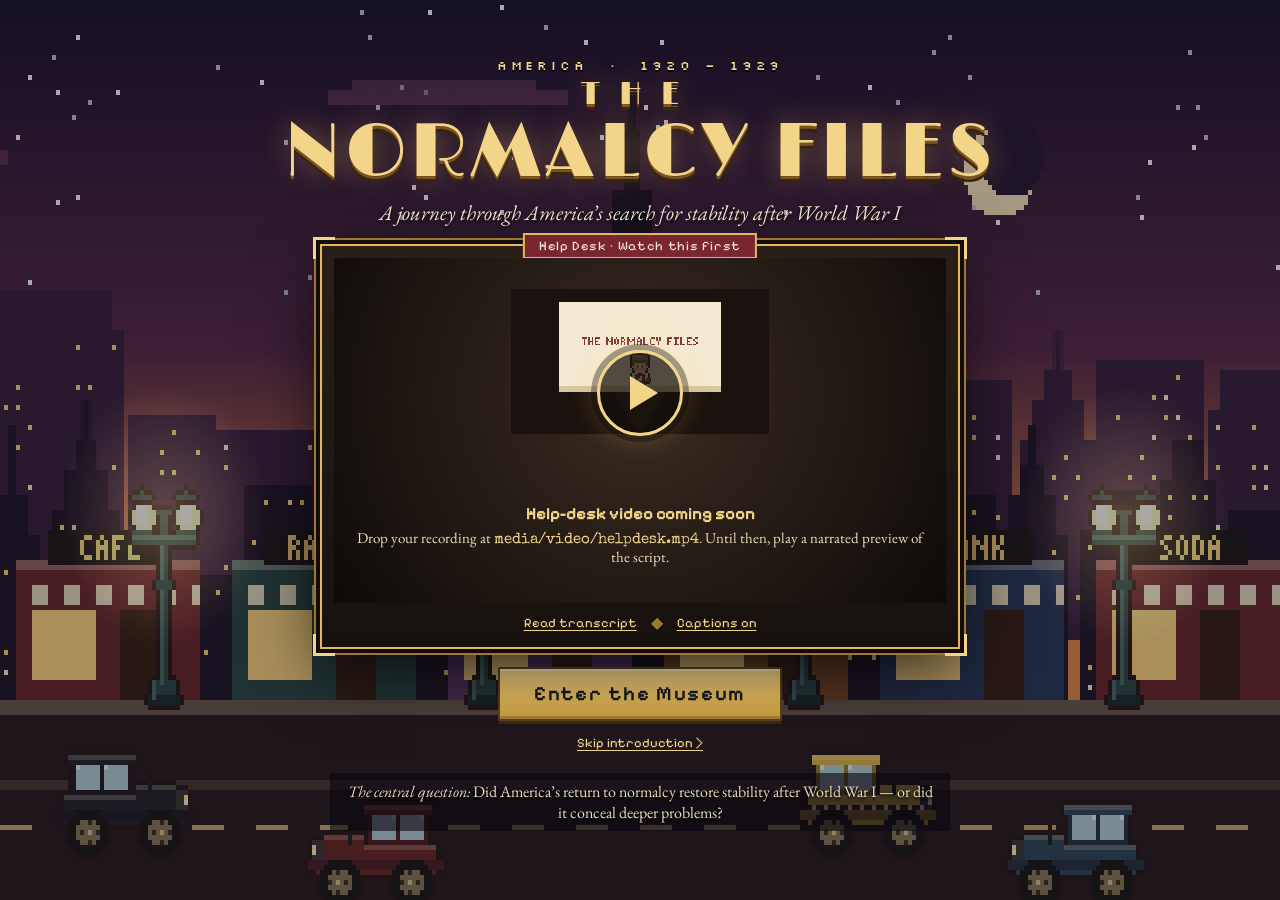
==== index.html @ e0846bec "frist" ====
<!doctype html>
<html lang="en">
<head>
  <meta charset="utf-8">
  <meta name="viewport" content="width=device-width, initial-scale=1, viewport-fit=cover">
  <title>The Normalcy Files — America, 1920–1929</title>
  <meta name="description" content="A playable pixel-art history museum about the Roaring Twenties and America's return to normalcy.">
  <link rel="stylesheet" href="css/fonts.css">
  <link rel="stylesheet" href="css/style.css">
</head>
<body>
  <div id="app">
    <canvas id="game" aria-label="Game world. Use WASD or arrow keys to move, E or Space to interact."></canvas>

    <!-- ===== HUD ===== -->
    <header id="hud" hidden>
      <div class="hud-card">
        <canvas id="hud-portrait" width="18" height="16" aria-hidden="true"></canvas>
        <div class="hud-text">
          <div class="hud-room" id="hud-room">Town Square</div>
          <div class="hud-stats" id="hud-stats">Exhibits 0/6</div>
          <div class="hud-bar"><span id="hud-bar-fill"></span></div>
        </div>
      </div>
      <div class="hud-guide" id="hud-guide" hidden></div>
      <nav class="hud-buttons" aria-label="Game menu">
        <button class="icon-btn" id="btn-narr" title="Room narration (N)" aria-label="Room narration"><svg viewBox="0 0 16 16" shape-rendering="crispEdges"><path d="M2 6h3l4-3v10l-4-3H2z" fill="currentColor"/><path d="M11 5h1v6h-1zM13 3h1v10h-1z" fill="currentColor"/></svg><span>N</span></button>
        <button class="icon-btn" id="btn-map" title="Map & room directory (M)" aria-label="Map"><svg viewBox="0 0 16 16" shape-rendering="crispEdges"><path d="M1 3l4-1 6 2 4-1v11l-4 1-6-2-4 1z M5 2v11 M11 4v11" fill="none" stroke="currentColor" stroke-width="1.5"/></svg><span>M</span></button>
        <button class="icon-btn" id="btn-help" title="Controls & help (H)" aria-label="Help"><svg viewBox="0 0 16 16" shape-rendering="crispEdges"><path d="M5 4h1V3h4v1h1v3h-1v1H9v2H7V7h1V6h1V5H7v1H5z M7 11h2v2H7z" fill="currentColor"/></svg><span>H</span></button>
        <button class="icon-btn" id="btn-pause" title="Pause & settings (Esc)" aria-label="Pause and settings"><svg viewBox="0 0 16 16" shape-rendering="crispEdges"><path d="M7 1h2v2h2V2h1v2h1v1h-1v2h2v2h-2v2h1v1h-1v1h-1v-1H9v2H7v-2H5v1H4v-1H3v-1h1V9H2V7h2V5H3V4h1V3h1v1h2z M6 6v4h4V6z" fill="currentColor"/></svg><span>Esc</span></button>
      </nav>
    </header>

    <div id="prompt" class="prompt" hidden></div>
    <div id="captions" class="captions" aria-live="polite" hidden></div>

    <!-- ===== Narration panel ===== -->
    <section id="narr" class="narr" hidden aria-label="Room narration player">
      <div class="narr-head">
        <span class="narr-kicker">Room Narration</span>
        <button class="x-btn" id="narr-close" aria-label="Close narration panel">×</button>
      </div>
      <div class="narr-title" id="narr-title">—</div>
      <div class="narr-mode" id="narr-mode"></div>
      <div class="narr-row">
        <button class="deco-btn small" id="narr-play" aria-label="Play or pause">▶ Play</button>
        <button class="deco-btn small ghost" id="narr-replay" aria-label="Replay from start">↺</button>
        <div class="narr-progress" id="narr-progress" role="slider" aria-label="Narration progress" tabindex="0"><span id="narr-fill"></span></div>
        <span class="narr-time" id="narr-time">0:00</span>
      </div>
      <div class="narr-row">
        <label class="narr-vol">Voice <input type="range" id="narr-vol" min="0" max="1" step="0.05" value="1"></label>
        <button class="deco-btn small ghost" id="narr-cc" aria-pressed="true">CC</button>
        <button class="deco-btn small ghost" id="narr-transcript">Transcript</button>
      </div>
    </section>

    <!-- ===== Touch controls ===== -->
    <div id="touch" hidden>
      <div class="dpad" id="dpad"><span class="dpad-knob" id="dpad-knob"></span></div>
      <button class="touch-a" id="touch-a" aria-label="Interact">E</button>
    </div>

    <div id="toasts" aria-live="polite"></div>
    <div id="titlecard" class="titlecard" hidden></div>
    <div id="fade"></div>
    <div id="modal-root"></div>

    <!-- ===== Title screen / help desk ===== -->
    <section id="title-screen" aria-label="Welcome screen">
      <canvas id="skyline" aria-hidden="true"></canvas>
      <div class="ts-inner">
        <div class="ts-kicker">America &nbsp;·&nbsp; 1920 – 1929</div>
        <h1 class="ts-title"><span>THE</span> NORMALCY FILES</h1>
        <p class="ts-sub">A journey through America’s search for stability after World War I</p>
        <div class="video-frame" id="video-frame">
          <div class="video-corner tl"></div><div class="video-corner tr"></div><div class="video-corner bl"></div><div class="video-corner br"></div>
          <div class="video-label">Help Desk · Watch this first</div>
          <div class="video-box">
            <video id="helpdesk" preload="metadata" playsinline>
              <track kind="captions" srclang="en" label="English" id="helpdesk-track">
            </video>
            <div class="video-placeholder" id="video-placeholder" hidden>
              <canvas id="projector" width="160" height="90"></canvas>
              <div class="vp-text">
                <strong>Help-desk video coming soon</strong>
                <span>Drop your recording at <code>media/video/helpdesk.mp4</code>. Until then, play a narrated preview of the script.</span>
              </div>
            </div>
            <button class="video-play" id="video-play" aria-label="Play the help-desk video"><span></span></button>
            <div class="video-captions" id="video-captions" hidden></div>
          </div>
          <div class="video-tools">
            <button class="link-btn" id="video-transcript">Read transcript</button>
            <span class="dot">◆</span>
            <button class="link-btn" id="video-cc" aria-pressed="true">Captions on</button>
          </div>
        </div>
        <button class="deco-btn big" id="enter-btn">Enter the Museum</button>
        <button class="link-btn skip" id="skip-btn">Skip introduction ›</button>
        <p class="ts-question"><em>The central question:</em> Did America’s return to normalcy restore stability after World War I — or did it conceal deeper problems?</p>
      </div>
      <div class="ts-loading" id="ts-loading">Loading the town…</div>
    </section>

    <noscript><div class="noscript">This museum is a game and needs JavaScript turned on.</div></noscript>
  </div>

  <script src="js/content.js"></script>
  <script src="js/art.js"></script>
  <script src="js/world.js"></script>
  <script src="js/engine.js"></script>
  <script src="js/audio.js"></script>
  <script src="js/ui.js"></script>
  <script src="js/artifacts.js"></script>
  <script src="js/minigames.js"></script>
  <script src="js/main.js"></script>
</body>
</html>
---- css/fonts.css ----
@font-face{font-family:'EB Garamond';font-style:italic;font-weight:400;font-display:swap;src:url('../assets/fonts/EBGaramond-italic-400.woff2') format('woff2');}
@font-face{font-family:'EB Garamond';font-style:normal;font-weight:400;font-display:swap;src:url('../assets/fonts/EBGaramond-normal-400.woff2') format('woff2');}
@font-face{font-family:'EB Garamond';font-style:normal;font-weight:600;font-display:swap;src:url('../assets/fonts/EBGaramond-normal-600.woff2') format('woff2');}
@font-face{font-family:'EB Garamond';font-style:normal;font-weight:700;font-display:swap;src:url('../assets/fonts/EBGaramond-normal-700.woff2') format('woff2');}
@font-face{font-family:'Limelight';font-style:normal;font-weight:400;font-display:swap;src:url('../assets/fonts/Limelight-normal-400.woff2') format('woff2');}
@font-face{font-family:'Pixelify Sans';font-style:normal;font-weight:400;font-display:swap;src:url('../assets/fonts/PixelifySans-normal-400.woff2') format('woff2');}
@font-face{font-family:'Pixelify Sans';font-style:normal;font-weight:600;font-display:swap;src:url('../assets/fonts/PixelifySans-normal-600.woff2') format('woff2');}
@font-face{font-family:'Pixelify Sans';font-style:normal;font-weight:700;font-display:swap;src:url('../assets/fonts/PixelifySans-normal-700.woff2') format('woff2');}
@font-face{font-family:'Silkscreen';font-style:normal;font-weight:400;font-display:swap;src:url('../assets/fonts/Silkscreen-normal-400.woff2') format('woff2');}
@font-face{font-family:'Silkscreen';font-style:normal;font-weight:700;font-display:swap;src:url('../assets/fonts/Silkscreen-normal-700.woff2') format('woff2');}
@font-face{font-family:'Special Elite';font-style:normal;font-weight:400;font-display:swap;src:url('../assets/fonts/SpecialElite-normal-400.woff2') format('woff2');}
---- css/style.css ----
/* =====================================================================
   THE NORMALCY FILES — style.css
   Art Deco meets 16-bit: ink navy, cream paper, burnished gold.
   ===================================================================== */
:root {
  --ink: #141822;
  --ink-2: #1d2432;
  --ink-3: #283247;
  --paper: #f4ead2;
  --paper-2: #e9dcbc;
  --paper-3: #d8c69e;
  --gold: #e2b85a;
  --gold-2: #f3d58a;
  --gold-d: #9c7a36;
  --wine: #7a2630;
  --wine-2: #9a3440;
  --teal: #2c4a46;
  --teal-2: #3d6b62;
  --text: #2a1d18;
  --muted: #6a5a48;
  --ok: #3e7a4a;
  --warn: #a8602a;
  --f-deco: 'Limelight', 'Georgia', serif;
  --f-pixel: 'Pixelify Sans', 'Trebuchet MS', system-ui, sans-serif;
  --f-tiny: 'Silkscreen', 'Courier New', monospace;
  --f-read: 'EB Garamond', 'Georgia', 'Times New Roman', serif;
  --f-type: 'Special Elite', 'Courier New', monospace;
  --fs: 1;
  --shadow: 0 10px 40px rgba(0, 0, 0, 0.55);
}
html.large-text { --fs: 1.18; }

* { box-sizing: border-box; }
html, body { margin: 0; height: 100%; background: #0b0d12; overflow: hidden; }
body { font-family: var(--f-read); color: var(--paper); -webkit-font-smoothing: antialiased; }
button { font: inherit; cursor: pointer; }
a { color: var(--wine-2); }
[hidden] { display: none !important; }
:focus-visible { outline: 2px solid var(--gold-2); outline-offset: 2px; }

#app { position: fixed; inset: 0; overflow: hidden; }
#game { position: absolute; left: 0; top: 0; image-rendering: pixelated; image-rendering: crisp-edges; }

/* ---------- reusable deco pieces ---------- */
.deco-frame {
  position: relative; background: var(--ink-2); border: 2px solid var(--gold);
  box-shadow: 0 0 0 4px var(--ink), 0 0 0 5px var(--gold-d), var(--shadow);
}
.deco-btn {
  font-family: var(--f-pixel); font-weight: 600; letter-spacing: 0.04em;
  font-size: calc(15px * var(--fs)); color: var(--ink); background: linear-gradient(180deg, var(--gold-2), var(--gold) 55%, #c99a3e);
  border: 2px solid #5a4218; box-shadow: inset 0 -3px 0 rgba(0, 0, 0, 0.18), inset 0 2px 0 rgba(255, 255, 255, 0.45), 0 3px 0 #3a2a10;
  padding: 9px 18px; border-radius: 2px; transition: transform 0.08s, filter 0.15s;
}
.deco-btn:hover { filter: brightness(1.08); }
.deco-btn:active { transform: translateY(2px); box-shadow: inset 0 -1px 0 rgba(0, 0, 0, 0.18), 0 1px 0 #3a2a10; }
.deco-btn.small { font-size: calc(13px * var(--fs)); padding: 5px 10px; }
.deco-btn.big { font-size: calc(20px * var(--fs)); padding: 13px 34px; letter-spacing: 0.08em; }
.deco-btn.ghost { background: transparent; color: var(--gold-2); border-color: var(--gold-d); box-shadow: none; }
.deco-btn.ghost:hover { background: rgba(226, 184, 90, 0.12); }
.deco-btn.wine { background: linear-gradient(180deg, #b04654, var(--wine)); color: var(--paper); border-color: #3a1016; }
.deco-btn.teal { background: linear-gradient(180deg, #4e8478, var(--teal)); color: var(--paper); border-color: #12201e; }
.deco-btn:disabled { opacity: 0.45; cursor: not-allowed; filter: grayscale(0.5); }
.link-btn { background: none; border: 0; color: var(--gold-2); font-family: var(--f-pixel); font-size: calc(13px * var(--fs)); padding: 4px 6px; text-decoration: underline; text-underline-offset: 3px; }
.link-btn:hover { color: #fff3c8; }
.x-btn { background: none; border: 1px solid var(--gold-d); color: var(--gold-2); width: 28px; height: 28px; font-size: 18px; line-height: 1; display: grid; place-items: center; border-radius: 2px; }
.x-btn:hover { background: rgba(226, 184, 90, 0.15); }

/* ===================== TITLE SCREEN ===================== */
#title-screen { position: absolute; inset: 0; z-index: 50; display: flex; align-items: center; justify-content: center; overflow-y: auto; background: #120c1a; }
#skyline { position: fixed; inset: 0; width: 100%; height: 100%; image-rendering: pixelated; }
.ts-inner { position: relative; z-index: 2; text-align: center; padding: 28px 16px 40px; width: min(860px, 100%); margin: auto; }
.ts-kicker { font-family: var(--f-tiny); color: var(--gold-2); letter-spacing: 0.3em; font-size: 13px; text-shadow: 0 2px 0 #000; }
.ts-title { font-family: var(--f-deco); font-weight: 400; color: var(--gold-2); margin: 6px 0 2px; font-size: clamp(34px, 7vw, 76px); letter-spacing: 0.05em; line-height: 1;
  text-shadow: 0 3px 0 #7a5420, 0 6px 0 #3a2410, 0 0 30px rgba(255, 200, 100, 0.35); }
.ts-title span { display: block; font-size: 0.42em; letter-spacing: 0.6em; margin-bottom: 4px; }
.ts-sub { font-family: var(--f-read); font-style: italic; font-size: clamp(16px, 2.2vw, 21px); color: var(--paper); margin: 8px 0 18px; text-shadow: 0 2px 4px #000; }
.video-frame { position: relative; margin: 0 auto 18px; width: min(640px, 100%); padding: 12px; background: linear-gradient(180deg, #2a1f18, #17110e);
  border: 2px solid var(--gold); box-shadow: 0 0 0 4px #120c0a, 0 0 0 6px var(--gold-d), 0 20px 60px rgba(0, 0, 0, 0.7); }
.video-corner { position: absolute; width: 22px; height: 22px; border: 3px solid var(--gold-2); }
.video-corner.tl { left: -9px; top: -9px; border-right: 0; border-bottom: 0; }
.video-corner.tr { right: -9px; top: -9px; border-left: 0; border-bottom: 0; }
.video-corner.bl { left: -9px; bottom: -9px; border-right: 0; border-top: 0; }
.video-corner.br { right: -9px; bottom: -9px; border-left: 0; border-top: 0; }
.video-label { position: absolute; top: -13px; left: 50%; transform: translateX(-50%); background: var(--wine); color: var(--paper); font-family: var(--f-pixel); font-size: 13px;
  padding: 3px 14px; border: 2px solid var(--gold); white-space: nowrap; letter-spacing: 0.05em; }
.video-box { position: relative; aspect-ratio: 16 / 9; background: #000; overflow: hidden; }
.video-box video { width: 100%; height: 100%; display: block; background: #000; }
.video-play { position: absolute; inset: 0; margin: auto; width: 86px; height: 86px; border-radius: 50%; border: 3px solid var(--gold-2); background: rgba(20, 14, 10, 0.72);
  display: grid; place-items: center; transition: transform 0.15s, background 0.15s; box-shadow: 0 0 0 6px rgba(0, 0, 0, 0.35), 0 0 30px rgba(255, 200, 100, 0.3); }
.video-play:hover { transform: scale(1.06); background: rgba(122, 38, 48, 0.85); }
.video-play span { width: 0; height: 0; border-left: 28px solid var(--gold-2); border-top: 17px solid transparent; border-bottom: 17px solid transparent; margin-left: 8px; }
.video-play.playing span { border: 0; width: 26px; height: 30px; margin: 0; background: linear-gradient(90deg, var(--gold-2) 0 9px, transparent 9px 17px, var(--gold-2) 17px); }
.video-play.playing { opacity: 0; }
.video-box:hover .video-play.playing { opacity: 0.9; }
.video-placeholder { position: absolute; inset: 0; display: flex; flex-direction: column; align-items: center; justify-content: flex-start; gap: 6px; padding-top: 5%; background: radial-gradient(circle at 50% 40%, #3a2c22, #0e0a08); }
.video-placeholder canvas { width: 42%; image-rendering: pixelated; }
.vp-text { display: flex; flex-direction: column; gap: 4px; color: var(--paper-2); font-size: 15px; padding: 0 20px; margin-top: auto; margin-bottom: 6%; }
.video-placeholder:not([hidden]) ~ .video-play { top: -22%; }
.vp-text strong { font-family: var(--f-pixel); color: var(--gold-2); font-size: 17px; }
.vp-text code { font-family: var(--f-type); color: var(--gold-2); }
.video-captions { position: absolute; left: 6%; right: 6%; bottom: 12px; background: rgba(0, 0, 0, 0.78); color: #fff; font-family: var(--f-pixel); font-size: calc(16px * var(--fs)); padding: 6px 12px; line-height: 1.35; }
.video-tools { margin-top: 8px; display: flex; justify-content: center; align-items: center; gap: 8px; color: var(--gold-d); }
.skip { display: block; margin: 10px auto 0; }
.ts-question { max-width: 620px; margin: 18px auto 0; color: var(--paper-2); font-size: 16px; text-shadow: 0 2px 3px #000; }
.ts-loading { position: absolute; bottom: 10px; right: 14px; z-index: 3; font-family: var(--f-tiny); font-size: 11px; color: var(--gold-2); opacity: 0.8; }
#title-screen.leaving { animation: tsOut 0.7s forwards; }
@keyframes tsOut { to { opacity: 0; transform: scale(1.04); } }

/* ===================== HUD ===================== */
#hud { position: absolute; left: 0; right: 0; top: 0; z-index: 10; display: flex; align-items: flex-start; justify-content: space-between; gap: 10px;
  padding: calc(10px + env(safe-area-inset-top, 0px)) 12px 0; pointer-events: none; }
.hud-card { pointer-events: auto; display: flex; gap: 10px; align-items: center; padding: 7px 12px 7px 7px; background: linear-gradient(180deg, rgba(29, 36, 50, 0.95), rgba(20, 24, 34, 0.95));
  border: 2px solid var(--gold); box-shadow: 0 0 0 3px var(--ink), 0 0 0 4px var(--gold-d), 0 6px 18px rgba(0, 0, 0, 0.5); }
#hud-portrait { width: 44px; height: 39px; image-rendering: pixelated; background: radial-gradient(circle, #3d6b62, #1e2e2c); border: 2px solid var(--gold-d); }
.hud-room { font-family: var(--f-pixel); font-weight: 700; color: var(--gold-2); font-size: calc(15px * var(--fs)); letter-spacing: 0.03em; }
.hud-stats { font-family: var(--f-tiny); font-size: calc(10.5px * var(--fs)); color: var(--paper-2); margin-top: 2px; }
.hud-bar { height: 5px; background: #0b0d12; border: 1px solid var(--gold-d); margin-top: 4px; width: 170px; max-width: 40vw; }
.hud-bar span { display: block; height: 100%; width: 0; background: linear-gradient(90deg, var(--gold-d), var(--gold-2)); transition: width 0.5s; }
.hud-guide { pointer-events: none; align-self: center; margin-top: 2px; font-family: var(--f-pixel); font-size: calc(13px * var(--fs)); color: var(--ink); background: var(--gold);
  border: 2px solid #5a4218; padding: 4px 12px; box-shadow: 0 3px 0 #3a2a10; white-space: nowrap; max-width: 46vw; overflow: hidden; text-overflow: ellipsis; }
.hud-buttons { pointer-events: auto; display: flex; gap: 6px; }
.icon-btn { display: flex; flex-direction: column; align-items: center; gap: 1px; width: 46px; padding: 5px 0 3px; color: var(--gold-2);
  background: linear-gradient(180deg, rgba(29, 36, 50, 0.95), rgba(20, 24, 34, 0.95)); border: 2px solid var(--gold); box-shadow: 0 0 0 2px var(--ink), 0 4px 12px rgba(0, 0, 0, 0.5); }
.icon-btn svg { width: 20px; height: 20px; }
.icon-btn span { font-family: var(--f-tiny); font-size: 9px; color: var(--paper-3); }
.icon-btn:hover { background: var(--wine); }
.icon-btn.active { background: var(--wine); }

/* prompt */
.prompt { position: absolute; left: 50%; bottom: calc(26px + env(safe-area-inset-bottom, 0px)); transform: translateX(-50%); z-index: 11; display: flex; align-items: center; gap: 10px;
  padding: 8px 16px 8px 8px; background: rgba(20, 24, 34, 0.94); border: 2px solid var(--gold); box-shadow: 0 0 0 3px var(--ink), 0 8px 20px rgba(0, 0, 0, 0.5);
  font-family: var(--f-pixel); font-size: calc(15px * var(--fs)); color: var(--paper); max-width: calc(100vw - 32px); animation: pop 0.18s ease-out; cursor: pointer; }
.prompt kbd { font-family: var(--f-pixel); font-weight: 700; color: var(--ink); background: var(--gold-2); border: 2px solid #5a4218; padding: 1px 8px; box-shadow: 0 2px 0 #3a2a10; }
.prompt .p-verb { color: var(--gold-2); }
.prompt .p-new { font-family: var(--f-tiny); font-size: 9px; color: var(--ink); background: #e86a5a; padding: 1px 4px; }
@keyframes pop { from { transform: translateX(-50%) translateY(6px); opacity: 0; } }

.captions { position: absolute; left: 50%; bottom: calc(84px + env(safe-area-inset-bottom, 0px)); transform: translateX(-50%); z-index: 12; width: min(760px, calc(100vw - 32px));
  background: rgba(0, 0, 0, 0.82); border-left: 4px solid var(--gold); color: #fff; font-family: var(--f-pixel); font-size: calc(17px * var(--fs)); line-height: 1.4; padding: 8px 14px; text-align: center; }

/* narration panel */
.narr { position: absolute; left: 12px; bottom: calc(12px + env(safe-area-inset-bottom, 0px)); z-index: 13; width: 330px; max-width: calc(100vw - 24px); padding: 10px 12px 12px;
  background: linear-gradient(180deg, rgba(29, 36, 50, 0.97), rgba(20, 24, 34, 0.97)); border: 2px solid var(--gold); box-shadow: 0 0 0 3px var(--ink), 0 0 0 4px var(--gold-d), var(--shadow); }
.narr-head { display: flex; justify-content: space-between; align-items: center; }
.narr-kicker { font-family: var(--f-tiny); font-size: 10px; letter-spacing: 0.15em; color: var(--gold-2); }
.narr-title { font-family: var(--f-pixel); font-size: calc(15px * var(--fs)); color: var(--paper); margin: 4px 0 2px; }
.narr-mode { font-size: calc(13px * var(--fs)); color: var(--paper-3); font-style: italic; margin-bottom: 6px; }
.narr-row { display: flex; align-items: center; gap: 8px; margin-top: 6px; }
.narr-progress { flex: 1; height: 8px; background: #0b0d12; border: 1px solid var(--gold-d); cursor: pointer; }
.narr-progress span { display: block; height: 100%; width: 0; background: var(--gold); }
.narr-time { font-family: var(--f-tiny); font-size: 10px; color: var(--paper-2); min-width: 34px; text-align: right; }
.narr-vol { font-family: var(--f-tiny); font-size: 10px; color: var(--paper-2); display: flex; align-items: center; gap: 6px; flex: 1; }
.narr-vol input { flex: 1; accent-color: var(--gold); }
.deco-btn[aria-pressed='false'] { opacity: 0.55; text-decoration: line-through; }

/* toasts */
#toasts { position: absolute; top: calc(78px + env(safe-area-inset-top, 0px)); left: 50%; transform: translateX(-50%); z-index: 40; display: flex; flex-direction: column; gap: 6px; align-items: center; pointer-events: none; }
.toast { display: flex; align-items: center; gap: 10px; background: var(--paper); color: var(--text); border: 2px solid var(--gold-d); box-shadow: 0 0 0 2px var(--ink), 0 8px 20px rgba(0, 0, 0, 0.45);
  font-family: var(--f-pixel); font-size: calc(14px * var(--fs)); padding: 6px 14px 6px 8px; animation: toastIn 0.35s ease-out, toastOut 0.4s ease-in 3.4s forwards; }
.toast .t-icon { width: 26px; height: 26px; display: grid; place-items: center; background: var(--wine); color: var(--gold-2); font-size: 15px; border: 1px solid var(--gold-d); }
.toast small { display: block; font-family: var(--f-tiny); font-size: 9px; color: var(--muted); letter-spacing: 0.08em; }
@keyframes toastIn { from { transform: translateY(-14px); opacity: 0; } }
@keyframes toastOut { to { transform: translateY(-10px); opacity: 0; } }

/* title card */
.titlecard { position: absolute; inset: 0; z-index: 30; display: grid; place-items: center; pointer-events: none; }
.tc-inner { text-align: center; padding: 22px 46px; background: linear-gradient(180deg, rgba(20, 24, 34, 0.92), rgba(20, 24, 34, 0.8)); border-top: 2px solid var(--gold); border-bottom: 2px solid var(--gold);
  box-shadow: 0 0 60px rgba(0, 0, 0, 0.6); animation: tcIn 0.6s ease-out, tcOut 0.7s ease-in 2.6s forwards; max-width: 92vw; }
.tc-kicker { font-family: var(--f-tiny); letter-spacing: 0.35em; font-size: 12px; color: var(--gold-2); }
.tc-title { font-family: var(--f-deco); font-size: clamp(26px, 4.6vw, 46px); color: var(--paper); margin: 6px 0; text-shadow: 0 3px 0 #000; }
.tc-q { font-family: var(--f-read); font-style: italic; font-size: clamp(16px, 2vw, 20px); color: var(--gold-2); }
.tc-rule { display: flex; align-items: center; gap: 10px; justify-content: center; color: var(--gold); margin: 6px 0; }
.tc-rule::before, .tc-rule::after { content: ''; width: 70px; height: 2px; background: var(--gold); }
@keyframes tcIn { from { opacity: 0; transform: scale(0.96); letter-spacing: 0.2em; } }
@keyframes tcOut { to { opacity: 0; transform: scale(1.02); } }

#fade { position: absolute; inset: 0; background: #08060a; opacity: 0; pointer-events: none; z-index: 45; transition: opacity 0.28s; }
#fade.on { opacity: 1; pointer-events: auto; }

/* ===================== MODALS ===================== */
#modal-root { position: absolute; inset: 0; z-index: 60; pointer-events: none; }
.modal-wrap { position: absolute; inset: 0; display: flex; align-items: center; justify-content: center; padding: 16px; background: rgba(8, 6, 12, 0.66); pointer-events: auto; animation: fadeIn 0.18s; backdrop-filter: blur(1.5px); }
@keyframes fadeIn { from { opacity: 0; } }
.modal { position: relative; width: min(980px, 100%); max-height: calc(100vh - 32px); display: flex; flex-direction: column; background: var(--ink-2); color: var(--paper);
  border: 2px solid var(--gold); box-shadow: 0 0 0 4px var(--ink), 0 0 0 5px var(--gold-d), var(--shadow); animation: modalIn 0.22s ease-out; }
.modal.narrow { width: min(620px, 100%); }
.modal.medium { width: min(800px, 100%); }
@keyframes modalIn { from { transform: translateY(12px) scale(0.98); opacity: 0; } }
.modal-head { display: flex; align-items: center; gap: 12px; padding: 12px 16px; border-bottom: 2px solid var(--gold-d); background: linear-gradient(180deg, #263048, #1d2432); }
.modal-head .mh-text { flex: 1; min-width: 0; }
.mh-kicker { font-family: var(--f-tiny); font-size: 10px; letter-spacing: 0.2em; color: var(--gold-2); }
.mh-title { font-family: var(--f-deco); font-size: calc(24px * var(--fs)); color: var(--paper); line-height: 1.1; margin-top: 2px; }
.modal-body { overflow-y: auto; padding: 18px; font-size: calc(17px * var(--fs)); line-height: 1.55; }
.modal-foot { display: flex; gap: 10px; justify-content: flex-end; align-items: center; padding: 10px 16px; border-top: 2px solid var(--gold-d); background: #181e2a; flex-wrap: wrap; }
.modal-foot .spacer { flex: 1; }
.modal-body h3 { font-family: var(--f-pixel); color: var(--gold-2); font-size: calc(17px * var(--fs)); margin: 18px 0 6px; letter-spacing: 0.02em; }
.modal-body h3:first-child { margin-top: 0; }
.modal-body p { margin: 0 0 10px; }

/* paper (archive) theme */
.modal.paper { background: var(--paper); color: var(--text); }
.modal.paper .modal-head { background: linear-gradient(180deg, #2a2230, #1d1822); }
.modal.paper .modal-body { background: repeating-linear-gradient(0deg, transparent 0 27px, rgba(120, 90, 50, 0.07) 27px 28px), radial-gradient(circle at 20% 0%, #fbf3de, #efe2c2); }
.modal.paper .modal-body h3 { color: var(--wine); font-family: var(--f-type); font-size: calc(15px * var(--fs)); letter-spacing: 0.08em; text-transform: uppercase; border-bottom: 1px dashed rgba(122, 38, 48, 0.4); padding-bottom: 3px; }
.modal.paper .modal-foot { background: #e6d6b0; border-color: var(--gold-d); }

/* artifact layout */
.art-grid { display: grid; grid-template-columns: minmax(0, 1.05fr) minmax(0, 1fr); gap: 22px; }
@media (max-width: 820px) { .art-grid { grid-template-columns: 1fr; } }
.art-media { min-width: 0; }
.art-info { min-width: 0; }
.stamp { display: inline-block; font-family: var(--f-type); font-size: 13px; letter-spacing: 0.12em; padding: 4px 10px; border: 2px solid currentColor; transform: rotate(-2deg); margin-bottom: 8px; }
.stamp.primary { color: #a02a2a; }
.stamp.secondary { color: #2a4a8a; }
.stamp.illustration, .stamp.composite { color: #5a6a2a; }
.meta { width: 100%; border-collapse: collapse; margin: 6px 0 14px; font-size: calc(15px * var(--fs)); }
.meta th { text-align: left; font-family: var(--f-type); font-weight: 400; color: var(--muted); font-size: 12px; letter-spacing: 0.08em; text-transform: uppercase; padding: 4px 10px 4px 0; vertical-align: top; width: 92px; }
.meta td { padding: 4px 0; border-bottom: 1px dotted rgba(90, 60, 30, 0.3); }
.quote { margin: 4px 0 14px; padding: 12px 16px; background: rgba(255, 255, 255, 0.5); border-left: 4px solid var(--wine); font-size: calc(18px * var(--fs)); font-style: italic; color: #3a2418; }
.quote cite { display: block; font-style: normal; font-family: var(--f-type); font-size: 12px; color: var(--muted); margin-top: 6px; }
.why { background: #2c4a46; color: #f4ead2; padding: 12px 14px; border: 2px solid #1e3430; box-shadow: inset 0 0 0 1px rgba(226, 184, 90, 0.4); margin: 8px 0 12px; }
.why strong { font-family: var(--f-pixel); color: var(--gold-2); display: block; margin-bottom: 4px; letter-spacing: 0.03em; }
.eq-badges { display: flex; flex-wrap: wrap; gap: 6px; margin: 8px 0 12px; }
.eq-badge { font-family: var(--f-tiny); font-size: 10px; background: var(--ink-2); color: var(--gold-2); border: 1px solid var(--gold-d); padding: 3px 7px; cursor: help; }
.question { border: 2px dashed var(--wine); padding: 12px 14px; background: rgba(255, 248, 230, 0.7); }
.question strong { font-family: var(--f-pixel); color: var(--wine); display: block; margin-bottom: 4px; }
.thinking { margin-top: 8px; font-size: calc(15px * var(--fs)); color: #3a4a2a; background: #e4ecd0; padding: 8px 10px; border-left: 3px solid var(--ok); }
.cites { font-size: calc(14px * var(--fs)); padding-left: 18px; margin: 4px 0; }
.cites li { margin-bottom: 6px; }
.cites .src-type { font-family: var(--f-tiny); font-size: 9px; padding: 1px 5px; margin-right: 4px; border: 1px solid currentColor; }
.src-type.primary { color: #a02a2a; } .src-type.secondary { color: #2a4a8a; } .src-type.tertiary { color: #6a5a2a; }

/* media widgets */
.photo { position: relative; background: #2a2018; padding: 10px; border: 1px solid #5a4630; box-shadow: 0 6px 16px rgba(0, 0, 0, 0.3); }
.photo img { display: block; width: 100%; max-height: 52vh; object-fit: contain; background: #1a140f; cursor: zoom-in; filter: sepia(0.12) contrast(1.03); }
.media-cap { font-size: calc(13.5px * var(--fs)); color: var(--muted);
}
.photo figcaption { font-size: calc(13.5px * var(--fs)); color: #e2d2ac; margin-top: 6px; font-style: italic; line-height: 1.4; }
.photo .zoom-btn { position: absolute; top: 16px; right: 16px; }
.photo + .photo { margin-top: 12px; }
.archival-tag { display: inline-block; font-family: var(--f-tiny); font-size: 9px; letter-spacing: 0.1em; color: var(--paper); background: #6a2a2a; padding: 2px 6px; margin-bottom: 6px; }
.archival-tag.illus { background: #4a5a2a; }
.paper-doc { background: #fbf5e4; border: 1px solid #c8b48a; padding: 18px 20px; box-shadow: 0 2px 0 #e0d0aa, 0 4px 0 #d4c49e, 0 8px 18px rgba(0, 0, 0, 0.18); position: relative; }
.paper-doc .pd-head { font-family: var(--f-type); text-align: center; font-size: calc(15px * var(--fs)); color: #2a1d18; border-bottom: 2px double #8a6a3a; padding-bottom: 8px; margin-bottom: 10px; }
.pd-line { display: grid; grid-template-columns: 110px 1fr; gap: 10px; margin-bottom: 10px; font-size: calc(16px * var(--fs)); }
.pd-line b { font-family: var(--f-type); font-weight: 400; color: var(--wine); font-size: 13px; }
.pd-foot { font-size: 12.5px; color: var(--muted); font-family: var(--f-type); margin-top: 8px; }
.timeline { list-style: none; margin: 0; padding: 0 0 0 18px; border-left: 3px solid var(--gold-d); }
.timeline li { position: relative; margin: 0 0 12px; padding-left: 10px; font-size: calc(15.5px * var(--fs)); }
.timeline li::before { content: ''; position: absolute; left: -26px; top: 6px; width: 11px; height: 11px; background: var(--gold); border: 2px solid #5a4218; transform: rotate(45deg); }
.timeline .tl-d { font-family: var(--f-type); color: var(--wine); font-size: 13px; display: block; }
.audio-box { background: #1d1822; color: var(--paper); padding: 14px; border: 2px solid var(--gold-d); }
.audio-row { display: flex; align-items: center; gap: 10px; }
.audio-bar { flex: 1; height: 10px; background: #0b0d12; border: 1px solid var(--gold-d); cursor: pointer; }
.audio-bar span { display: block; height: 100%; width: 0; background: var(--gold); }
.audio-note { font-size: 13.5px; color: var(--paper-3); margin-top: 8px; font-style: italic; }
.audio-err { color: #ffb0a0; font-size: 14px; margin-top: 8px; }
.disc { width: 74px; height: 74px; border-radius: 50%; background: repeating-radial-gradient(circle, #111 0 2px, #1d1d1d 2px 4px); position: relative; flex: none; box-shadow: 0 0 0 2px #000; }
.disc::after { content: ''; position: absolute; inset: 27px; border-radius: 50%; background: var(--wine); box-shadow: inset 0 0 0 3px var(--gold-d); }
.disc.spin { animation: spin 1.8s linear infinite; }
@keyframes spin { to { transform: rotate(360deg); } }

.news-viewer { position: relative; height: min(58vh, 560px); overflow: hidden; background: #3a3026; border: 1px solid #5a4630; cursor: grab; touch-action: none; }
.news-viewer img { position: absolute; left: 0; top: 0; transform-origin: 0 0; user-select: none; -webkit-user-drag: none; max-width: none; }
.news-tools { position: absolute; right: 8px; top: 8px; display: flex; flex-direction: column; gap: 4px; z-index: 2; }
.news-tools button { width: 32px; height: 32px; font-family: var(--f-pixel); font-size: 18px; background: var(--paper); border: 2px solid var(--gold-d); color: var(--text); }

.board { position: relative; background: #b98a52; background-image: radial-gradient(#a87a44 1px, transparent 1px); background-size: 6px 6px; border: 10px solid #5a3a22; padding: 16px;
  display: grid; grid-template-columns: repeat(3, 1fr); gap: 14px; box-shadow: inset 0 0 20px rgba(0, 0, 0, 0.35); }
.board svg { position: absolute; inset: 0; width: 100%; height: 100%; pointer-events: none; }
.note { position: relative; background: #f4ecd4; color: var(--text); border: 0; padding: 14px 8px 8px; font-family: var(--f-type); font-size: 13px; min-height: 74px; text-align: left; box-shadow: 0 3px 6px rgba(0, 0, 0, 0.3); transition: transform 0.12s; }
.note:nth-child(odd) { transform: rotate(-1.5deg); } .note:nth-child(even) { transform: rotate(1.2deg); }
.note:hover, .note.active { transform: scale(1.05) rotate(0); z-index: 2; }
.note::before { content: ''; position: absolute; top: 3px; left: 50%; width: 9px; height: 9px; border-radius: 50%; background: #c8302e; box-shadow: 0 1px 2px #000; transform: translateX(-50%); }
.note.seen { background: #fff8e0; }
.note.seen::after { content: '✓'; position: absolute; right: 5px; bottom: 3px; color: var(--ok); font-family: var(--f-pixel); }
.note .nt { font-size: 9px; font-family: var(--f-tiny); display: block; margin-bottom: 3px; }
.note-detail { margin-top: 14px; background: #fbf5e4; border: 1px solid #c8b48a; padding: 12px 14px; min-height: 80px; }
.note-detail img { float: right; width: 110px; margin: 0 0 8px 12px; border: 4px solid #fff; box-shadow: 0 2px 6px rgba(0, 0, 0, 0.3); }
.compare { display: grid; grid-template-columns: 1fr 1fr; gap: 12px; }
.compare h4 { font-family: var(--f-pixel); margin: 0 0 6px; color: var(--wine); }
@media (max-width: 560px) { .compare { grid-template-columns: 1fr; } }
.flow-svg { width: 100%; background: #1d2432; border: 2px solid var(--gold-d); }
.chip-row { display: flex; flex-wrap: wrap; gap: 6px; margin: 8px 0; }
.chip { font-family: var(--f-pixel); font-size: 13px; padding: 5px 10px; background: #fbf5e4; border: 2px solid var(--gold-d); color: var(--text); }
.chip.on { background: var(--wine); color: var(--paper); border-color: #3a1016; }
.prio-card { background: #fbf5e4; border: 1px solid #c8b48a; padding: 12px 14px; }
.prio-card dt { font-family: var(--f-type); color: var(--wine); font-size: 13px; margin-top: 8px; }
.prio-card dd { margin: 2px 0 0; font-size: calc(15px * var(--fs)); }
.sim-label { font-family: var(--f-tiny); font-size: 10px; color: #6a5a2a; background: #f2e6b8; border: 1px solid #c8a85a; padding: 3px 7px; display: inline-block; margin-bottom: 8px; }

/* lightbox */
.lightbox { position: absolute; inset: 0; background: rgba(0, 0, 0, 0.92); display: flex; align-items: center; justify-content: center; pointer-events: auto; z-index: 5; }
.lightbox .news-viewer { width: 96vw; height: 88vh; background: #111; }
.lightbox .lb-close { position: absolute; top: 12px; right: 12px; z-index: 3; }
.lightbox .lb-cap { position: absolute; bottom: 10px; left: 50%; transform: translateX(-50%); color: var(--paper-2); font-style: italic; width: min(800px, 92vw); text-align: center; }

/* dialogue box */
.dialog { position: absolute; left: 50%; bottom: calc(22px + env(safe-area-inset-bottom, 0px)); transform: translateX(-50%); width: min(760px, calc(100vw - 24px)); z-index: 62; pointer-events: auto;
  display: flex; gap: 14px; padding: 14px; background: linear-gradient(180deg, rgba(29, 36, 50, 0.98), rgba(20, 24, 34, 0.98)); border: 2px solid var(--gold);
  box-shadow: 0 0 0 4px var(--ink), 0 0 0 5px var(--gold-d), var(--shadow); animation: pop 0.2s ease-out; cursor: pointer; }
.dialog canvas { width: 72px; height: 64px; image-rendering: pixelated; background: radial-gradient(circle, #3d6b62, #1e2e2c); border: 2px solid var(--gold-d); flex: none; }
.dialog .d-name { font-family: var(--f-pixel); font-weight: 700; color: var(--gold-2); font-size: calc(15px * var(--fs)); }
.dialog .d-text { font-family: var(--f-pixel); font-size: calc(17px * var(--fs)); line-height: 1.45; color: var(--paper); margin-top: 4px; min-height: 50px; }
.dialog .d-more { position: absolute; right: 14px; bottom: 8px; font-family: var(--f-tiny); font-size: 10px; color: var(--gold-2); animation: blink 1s infinite; }
@keyframes blink { 50% { opacity: 0.2; } }

/* map */
.map-grid { display: grid; grid-template-columns: minmax(0, 1.4fr) minmax(260px, 1fr); gap: 18px; }
@media (max-width: 820px) { .map-grid { grid-template-columns: 1fr; } }
.map-view { position: relative; border: 3px solid var(--gold-d); background: #2a3a22; line-height: 0; }
.map-view canvas { width: 100%; image-rendering: pixelated; }
.map-pin { position: absolute; transform: translate(-50%, -100%); font-family: var(--f-pixel); font-size: 12px; line-height: 1.1; white-space: nowrap; background: var(--paper); color: var(--text);
  border: 2px solid var(--gold-d); padding: 2px 6px; cursor: pointer; box-shadow: 0 2px 0 rgba(0, 0, 0, 0.4); }
.map-pin.done { background: #d8e8c8; }
.map-pin.next { background: var(--gold-2); animation: pulse 1.2s infinite; }
.map-you { position: absolute; width: 14px; height: 14px; transform: translate(-50%, -50%); border-radius: 50%; background: #e84a3a; border: 3px solid #fff; box-shadow: 0 0 0 3px rgba(232, 74, 58, 0.4); animation: pulse 1.2s infinite; }
@keyframes pulse { 50% { box-shadow: 0 0 0 7px rgba(255, 220, 120, 0.15); } }
.dir-list { list-style: none; margin: 0; padding: 0; display: flex; flex-direction: column; gap: 6px; }
.dir-item { display: grid; grid-template-columns: 34px 1fr auto; gap: 10px; align-items: center; padding: 8px; background: #263048; border: 1px solid #3a4660; }
.dir-item.next { border-color: var(--gold); box-shadow: inset 0 0 0 1px var(--gold); }
.dir-num { width: 34px; height: 34px; display: grid; place-items: center; font-family: var(--f-deco); font-size: 18px; color: var(--paper); border: 2px solid var(--gold-d); }
.dir-title { font-family: var(--f-pixel); font-size: calc(14px * var(--fs)); color: var(--paper); line-height: 1.2; }
.dir-sub { font-family: var(--f-tiny); font-size: 9.5px; color: var(--paper-3); margin-top: 3px; }
.dir-sub .ok { color: #9ad08a; }

/* settings */
.set-grid { display: grid; grid-template-columns: 1fr 1fr; gap: 10px 22px; }
@media (max-width: 620px) { .set-grid { grid-template-columns: 1fr; } }
.set-row { display: flex; align-items: center; justify-content: space-between; gap: 12px; padding: 8px 0; border-bottom: 1px solid #2e3850; font-family: var(--f-pixel); font-size: calc(14px * var(--fs)); }
.set-row input[type='range'] { width: 150px; accent-color: var(--gold); }
.toggle { position: relative; width: 46px; height: 24px; background: #0b0d12; border: 2px solid var(--gold-d); flex: none; }
.toggle::after { content: ''; position: absolute; top: 2px; left: 2px; width: 16px; height: 16px; background: var(--paper-3); transition: left 0.15s, background 0.15s; }
.toggle[aria-pressed='true'] { background: var(--teal-2); }
.toggle[aria-pressed='true']::after { left: 24px; background: var(--gold-2); }
.pause-menu { display: flex; flex-direction: column; gap: 10px; align-items: stretch; max-width: 340px; margin: 0 auto 14px; }
.confirm-box { background: #3a1a20; border: 2px solid var(--wine-2); padding: 10px 12px; margin-top: 10px; font-size: 15px; }

/* help */
.keys { display: grid; grid-template-columns: auto 1fr; gap: 8px 14px; align-items: center; }
.keys kbd { font-family: var(--f-pixel); font-weight: 700; color: var(--ink); background: var(--gold-2); border: 2px solid #5a4218; padding: 2px 8px; box-shadow: 0 2px 0 #3a2a10; white-space: nowrap; display: inline-block; margin: 0 2px 2px 0; }
.help-cols { display: grid; grid-template-columns: 1fr 1fr; gap: 20px; }
@media (max-width: 700px) { .help-cols { grid-template-columns: 1fr; } }
.tip { background: #263048; border-left: 4px solid var(--gold); padding: 8px 12px; margin-bottom: 8px; font-size: calc(15.5px * var(--fs)); }

/* ===================== MINI-GAMES ===================== */
.game-modal .modal-body { background: radial-gradient(circle at 50% 0, #2a3450, #1a2030); }
.steps { display: flex; gap: 4px; margin-bottom: 14px; flex-wrap: wrap; }
.steps span { flex: 1; min-width: 30px; height: 6px; background: #0b0d12; border: 1px solid var(--gold-d); }
.steps span.done { background: var(--gold); }
.steps span.cur { background: var(--gold-2); box-shadow: 0 0 8px var(--gold); }
.g-card { background: var(--paper); color: var(--text); padding: 16px 18px; border: 2px solid var(--gold-d); box-shadow: 0 6px 18px rgba(0, 0, 0, 0.35); }
.g-card + .g-card { margin-top: 12px; }
.g-kicker { font-family: var(--f-tiny); font-size: 10px; letter-spacing: 0.15em; color: var(--wine); }
.g-title { font-family: var(--f-deco); font-size: calc(24px * var(--fs)); margin: 2px 0 8px; color: var(--text); }
.g-opts { display: flex; flex-direction: column; gap: 8px; margin-top: 10px; }
.g-opt { text-align: left; background: #fbf5e4; border: 2px solid #c8b48a; color: var(--text); padding: 10px 14px; font-family: var(--f-read); font-size: calc(16.5px * var(--fs)); line-height: 1.35; box-shadow: 0 2px 0 #c8b48a; transition: transform 0.08s, border-color 0.1s; }
.g-opt:hover:not(:disabled) { border-color: var(--wine); transform: translateX(3px); }
.g-opt.sel { border-color: var(--wine); background: #f4e0d8; }
.g-opt.right { border-color: var(--ok); background: #e2eed6; }
.g-opt.wrong { border-color: #b8703a; background: #f6e4d0; }
.g-opt:disabled { cursor: default; }
.g-opt .pc { display: block; font-size: 14px; color: var(--muted); margin-top: 4px; }
.feedback { margin-top: 12px; padding: 12px 14px; border-left: 5px solid var(--ok); background: #e8f0dc; color: #26341e; animation: pop2 0.25s; }
.feedback.amber { border-color: #b8703a; background: #f8ead6; color: #4a2a14; }
.feedback.blue { border-color: #2a4a8a; background: #e2e8f4; color: #1a2a4a; }
.feedback strong { font-family: var(--f-pixel); display: block; margin-bottom: 3px; }
.feedback .src { display: block; font-size: 13px; margin-top: 6px; color: var(--muted); }
@keyframes pop2 { from { opacity: 0; transform: translateY(4px); } }
.meters { display: grid; grid-template-columns: 1fr 1fr; gap: 12px; margin: 10px 0 4px; }
.meter { font-family: var(--f-pixel); font-size: 13px; color: var(--paper); }
.meter .mbar { height: 12px; background: #0b0d12; border: 1px solid var(--gold-d); margin-top: 4px; position: relative; }
.meter .mbar span { position: absolute; left: 0; top: 0; bottom: 0; background: linear-gradient(90deg, var(--teal-2), #7ab08a); transition: width 0.5s; }
.match { display: grid; grid-template-columns: 1fr 1fr; gap: 10px 16px; }
@media (max-width: 600px) { .match { grid-template-columns: 1fr; } }
.match .col { display: flex; flex-direction: column; gap: 8px; }
.mcard { text-align: left; background: #fbf5e4; border: 2px solid #c8b48a; color: var(--text); padding: 9px 12px; font-family: var(--f-read); font-size: calc(15.5px * var(--fs)); box-shadow: 0 2px 0 #c8b48a; }
.mcard.sel { border-color: var(--wine); background: #f4e0d8; }
.mcard.done { border-color: var(--ok); background: #e2eed6; opacity: 0.85; cursor: default; }
.mcard.shake { animation: shake 0.35s; }
@keyframes shake { 25% { transform: translateX(-4px); } 75% { transform: translateX(4px); } }
.order-list { list-style: none; margin: 0; padding: 0; display: flex; flex-direction: column; gap: 6px; }
.order-item { display: grid; grid-template-columns: 30px 1fr auto; gap: 8px; align-items: center; background: #fbf5e4; border: 2px solid #c8b48a; padding: 6px 8px; font-size: calc(15.5px * var(--fs)); }
.order-item.ok { border-color: var(--ok); background: #e2eed6; }
.order-item.bad { border-color: #b8703a; }
.order-item .on { font-family: var(--f-deco); color: var(--wine); text-align: center; }
.order-item .arrows { display: flex; gap: 3px; }
.order-item .arrows button { width: 30px; height: 28px; background: var(--paper-2); border: 1px solid var(--gold-d); font-family: var(--f-pixel); color: var(--text); }
.order-item .od { font-family: var(--f-type); font-size: 12px; color: var(--wine); }
.sort-cols { display: grid; grid-template-columns: 1fr 1fr; gap: 10px; margin-top: 10px; }
.claim { background: #fbf5e4; border: 2px solid #c8b48a; padding: 10px 12px; margin-bottom: 8px; font-size: calc(15.5px * var(--fs)); }
.claim .cbtns { display: flex; gap: 6px; margin-top: 8px; flex-wrap: wrap; }
.claim.ok { border-color: var(--ok); } .claim.bad { border-color: #b8703a; }
.budget-grid { display: grid; gap: 8px; }
.bud-row { display: grid; grid-template-columns: 1fr auto; gap: 10px; align-items: center; background: #fbf5e4; border: 2px solid #c8b48a; padding: 8px 12px; }
.bud-row .bn { font-family: var(--f-pixel); font-size: calc(15px * var(--fs)); }
.bud-row .bd { font-size: 13.5px; color: var(--muted); }
.bud-ctrl { display: flex; align-items: center; gap: 6px; }
.bud-ctrl button { width: 32px; height: 32px; font-family: var(--f-pixel); font-size: 18px; background: var(--paper-2); border: 2px solid var(--gold-d); color: var(--text); }
.bud-ctrl .pts { font-family: var(--f-deco); font-size: 22px; min-width: 26px; text-align: center; color: var(--wine); }
.bud-left { font-family: var(--f-pixel); font-size: 16px; color: var(--gold-2); margin: 10px 0; }
.ind-grid { display: grid; grid-template-columns: repeat(4, 1fr); gap: 8px; margin: 10px 0; }
@media (max-width: 600px) { .ind-grid { grid-template-columns: 1fr 1fr; } }
.ind { background: #263048; border: 1px solid var(--gold-d); padding: 8px; text-align: center; font-family: var(--f-tiny); font-size: 10px; color: var(--paper-2); }
.ind b { display: block; font-family: var(--f-deco); font-size: 24px; color: var(--gold-2); font-weight: 400; }
.flow-board { position: relative; width: 100%; aspect-ratio: 16 / 9; background: #1a2232; border: 2px solid var(--gold-d); }
.flow-board svg { position: absolute; inset: 0; width: 100%; height: 100%; }
.fnode { position: absolute; transform: translate(-50%, -50%); background: var(--paper); color: var(--text); border: 3px solid var(--gold-d); font-family: var(--f-pixel); font-weight: 700; font-size: calc(14px * var(--fs)); padding: 10px 12px; min-width: 120px; text-align: center; box-shadow: 0 4px 0 #0a0d14; }
.fnode.sel { border-color: var(--wine); background: #f4e0d8; box-shadow: 0 0 0 4px rgba(226, 184, 90, 0.5); }
.label-pick { display: flex; flex-wrap: wrap; gap: 6px; justify-content: center; margin-top: 10px; }
.profile { display: grid; grid-template-columns: 96px 1fr; gap: 14px; align-items: start; }
.profile canvas { width: 96px; height: 85px; image-rendering: pixelated; background: radial-gradient(circle, #e8d8b0, #c8b48a); border: 3px solid var(--gold-d); }
.composite-tag { font-family: var(--f-tiny); font-size: 9px; background: #4a5a2a; color: var(--paper); padding: 2px 6px; display: inline-block; margin-bottom: 4px; }
.result-banner { text-align: center; padding: 16px; }
.result-banner .big { font-family: var(--f-deco); font-size: calc(30px * var(--fs)); color: var(--gold-2); }

/* verdict */
.verdict-opts { display: grid; grid-template-columns: repeat(3, 1fr); gap: 10px; }
@media (max-width: 720px) { .verdict-opts { grid-template-columns: 1fr; } }
.vopt { text-align: left; background: #fbf5e4; border: 3px solid #c8b48a; color: var(--text); padding: 12px; font-family: var(--f-read); font-size: calc(15px * var(--fs)); }
.vopt b { display: block; font-family: var(--f-deco); font-weight: 400; font-size: calc(19px * var(--fs)); color: var(--wine); margin-bottom: 4px; }
.vopt.sel { border-color: var(--wine); box-shadow: 0 0 0 3px var(--gold); }
.ev-grid { display: grid; grid-template-columns: repeat(auto-fill, minmax(210px, 1fr)); gap: 8px; }
.ev { text-align: left; background: #fbf5e4; border: 2px solid #c8b48a; color: var(--text); padding: 8px 10px; font-family: var(--f-read); font-size: calc(14.5px * var(--fs)); position: relative; }
.ev small { display: block; font-family: var(--f-tiny); font-size: 9px; color: var(--muted); }
.ev.sel { border-color: var(--teal-2); background: #dfeee8; box-shadow: inset 0 0 0 1px var(--teal-2); }
.ev.seen::after { content: '★ seen'; position: absolute; right: 6px; top: 6px; font-family: var(--f-tiny); font-size: 8px; color: var(--gold-d); }
.argument { background: var(--paper); color: var(--text); padding: 16px 18px; border: 2px solid var(--gold-d); }
.arg-item { padding: 8px 0 8px 12px; border-left: 4px solid var(--ok); margin: 8px 0; }
.arg-item.counter { border-color: #b8703a; }
.reflect-box { width: 100%; min-height: 110px; font-family: var(--f-read); font-size: 16px; padding: 10px; background: #fbf5e4; border: 2px solid #c8b48a; color: var(--text); resize: vertical; }

/* bibliography */
.bib-tools { display: flex; gap: 8px; flex-wrap: wrap; align-items: center; margin-bottom: 12px; }
.bib-tools input { flex: 1; min-width: 160px; padding: 7px 10px; font-family: var(--f-read); font-size: 15px; background: #fbf5e4; border: 2px solid var(--gold-d); }
.bib-list { list-style: none; margin: 0; padding: 0; }
.bib-list li { padding: 10px 0 10px 2.2em; text-indent: -2.2em; border-bottom: 1px dotted rgba(90, 60, 30, 0.35); font-size: calc(15.5px * var(--fs)); }
.bib-list .use { display: block; text-indent: 0; font-size: 13.5px; color: var(--muted); margin-top: 3px; }
.bib-list a { word-break: break-all; }
.team-grid { display: grid; grid-template-columns: repeat(auto-fit, minmax(200px, 1fr)); gap: 12px; }
.team-card { background: #fbf5e4; border: 2px solid var(--gold-d); padding: 12px; color: var(--text); text-align: center; }
.team-card .tr { font-family: var(--f-tiny); font-size: 10px; letter-spacing: 0.15em; color: var(--wine); }
.team-card .tn { font-family: var(--f-deco); font-size: 20px; margin: 6px 0; }
.team-card p { font-size: 14px; margin: 0; }

/* touch */
#touch { position: absolute; inset: auto 0 0 0; height: 0; z-index: 20; }
.dpad { position: absolute; left: 22px; bottom: calc(26px + env(safe-area-inset-bottom, 0px)); width: 128px; height: 128px; border-radius: 50%; background: rgba(20, 24, 34, 0.55); border: 3px solid rgba(226, 184, 90, 0.7); touch-action: none; }
.dpad-knob { position: absolute; left: 50%; top: 50%; width: 50px; height: 50px; margin: -25px 0 0 -25px; border-radius: 50%; background: rgba(226, 184, 90, 0.85); border: 3px solid #5a4218; }
.touch-a { position: absolute; right: 26px; bottom: calc(42px + env(safe-area-inset-bottom, 0px)); width: 78px; height: 78px; border-radius: 50%; font-family: var(--f-pixel); font-size: 26px; font-weight: 700;
  background: rgba(122, 38, 48, 0.85); color: var(--gold-2); border: 3px solid var(--gold); touch-action: manipulation; }
body.touch .prompt { bottom: calc(150px + env(safe-area-inset-bottom, 0px)); }
body.touch .captions { bottom: calc(200px + env(safe-area-inset-bottom, 0px)); }
body.touch .narr { bottom: calc(160px + env(safe-area-inset-bottom, 0px)); }

@media (max-width: 640px) {
  .hud-card { padding: 5px 8px 5px 5px; }
  #hud-portrait { width: 32px; height: 28px; }
  .hud-bar { width: 110px; }
  .hud-guide { position: absolute; top: calc(66px + env(safe-area-inset-top, 0px)); left: 12px; max-width: calc(100vw - 24px); }
  .icon-btn { width: 38px; }
  .icon-btn span { display: none; }
  .modal-body { padding: 14px; }
  .pd-line { grid-template-columns: 1fr; gap: 2px; }
}
@media (prefers-reduced-motion: reduce) { * { animation-duration: 0.01ms !important; transition-duration: 0.01ms !important; } }
.noscript { position: fixed; inset: 0; display: grid; place-items: center; background: #111; color: #fff; font-size: 20px; z-index: 999; }
.sr-only { position: absolute; width: 1px; height: 1px; overflow: hidden; clip: rect(0 0 0 0); }

/* readable dark text on every light card inside dark modals */
.claim, .order-item, .bud-row, .prio-card, .paper-doc, .note-detail, .g-card, .vopt, .ev, .team-card, .fnode { color: var(--text); }
.order-item .arrows button, .bud-ctrl button { color: var(--text); }
.g-card .meter { color: var(--text); }
.ts-question { background: rgba(10, 6, 16, 0.6); padding: 8px 14px; }
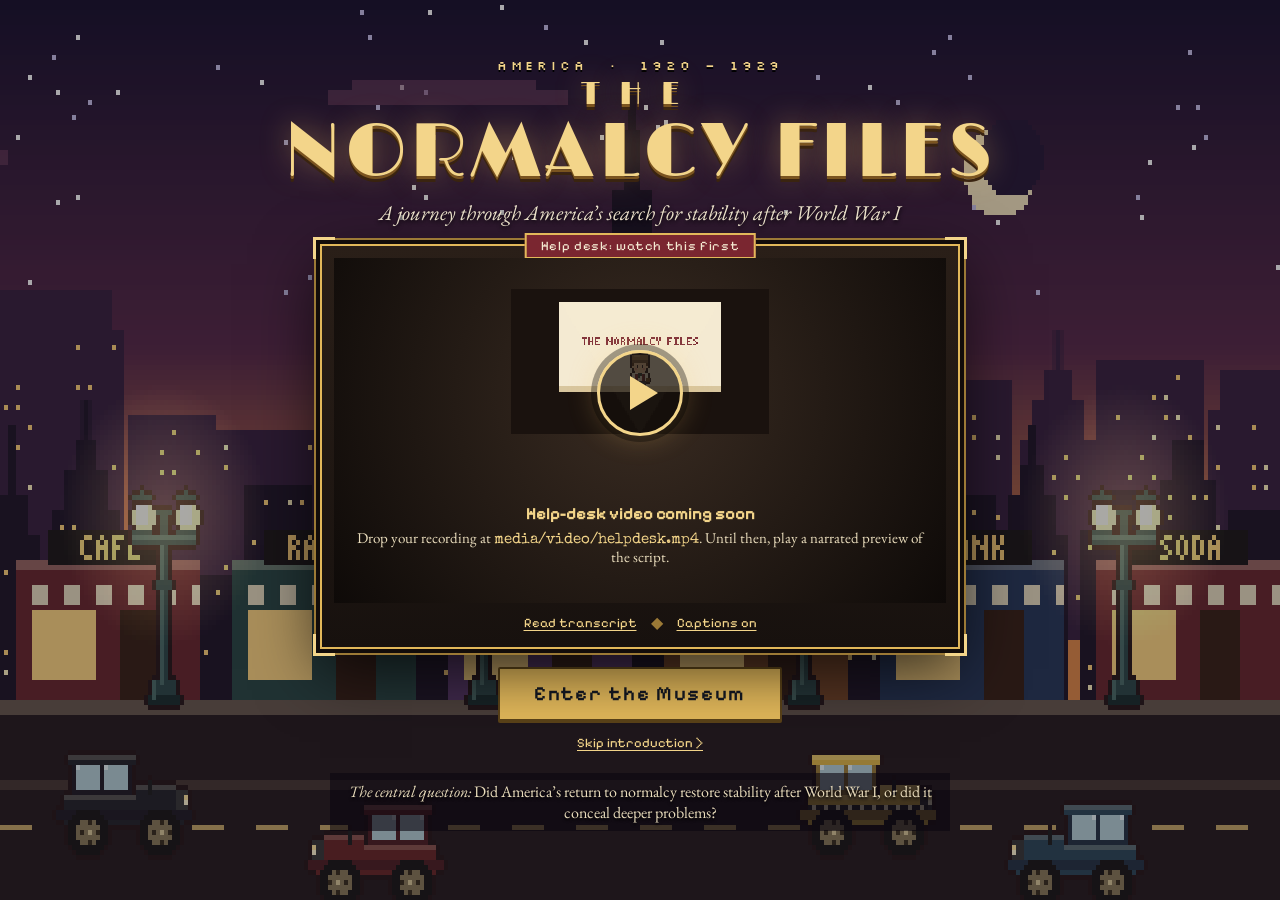
==== commit cc857278: "fix" ====
--- a/index.html
+++ b/index.html
@@ -3,7 +3,7 @@
 <head>
   <meta charset="utf-8">
   <meta name="viewport" content="width=device-width, initial-scale=1, viewport-fit=cover">
-  <title>The Normalcy Files — America, 1920–1929</title>
+  <title>The Normalcy Files: America, 1920–1929</title>
   <meta name="description" content="A playable pixel-art history museum about the Roaring Twenties and America's return to normalcy.">
   <link rel="stylesheet" href="css/fonts.css">
   <link rel="stylesheet" href="css/style.css">
@@ -19,6 +19,7 @@
         <div class="hud-text">
           <div class="hud-room" id="hud-room">Town Square</div>
           <div class="hud-stats" id="hud-stats">Exhibits 0/6</div>
+          <div class="hud-objective" id="hud-objective"></div>
           <div class="hud-bar"><span id="hud-bar-fill"></span></div>
         </div>
       </div>
@@ -40,7 +41,7 @@
         <span class="narr-kicker">Room Narration</span>
         <button class="x-btn" id="narr-close" aria-label="Close narration panel">×</button>
       </div>
-      <div class="narr-title" id="narr-title">—</div>
+      <div class="narr-title" id="narr-title"></div>
       <div class="narr-mode" id="narr-mode"></div>
       <div class="narr-row">
         <button class="deco-btn small" id="narr-play" aria-label="Play or pause">▶ Play</button>
@@ -75,7 +76,7 @@
         <p class="ts-sub">A journey through America’s search for stability after World War I</p>
         <div class="video-frame" id="video-frame">
           <div class="video-corner tl"></div><div class="video-corner tr"></div><div class="video-corner bl"></div><div class="video-corner br"></div>
-          <div class="video-label">Help Desk · Watch this first</div>
+          <div class="video-label">Help desk: watch this first</div>
           <div class="video-box">
             <video id="helpdesk" preload="metadata" playsinline>
               <track kind="captions" srclang="en" label="English" id="helpdesk-track">
@@ -98,7 +99,7 @@
         </div>
         <button class="deco-btn big" id="enter-btn">Enter the Museum</button>
         <button class="link-btn skip" id="skip-btn">Skip introduction ›</button>
-        <p class="ts-question"><em>The central question:</em> Did America’s return to normalcy restore stability after World War I — or did it conceal deeper problems?</p>
+        <p class="ts-question"><em>The central question:</em> Did America’s return to normalcy restore stability after World War I, or did it conceal deeper problems?</p>
       </div>
       <div class="ts-loading" id="ts-loading">Loading the town…</div>
     </section>
--- a/css/style.css
+++ b/css/style.css
@@ -1,5 +1,5 @@
 /* =====================================================================
-   THE NORMALCY FILES — style.css
+   THE NORMALCY FILES: style.css
    Art Deco meets 16-bit: ink navy, cream paper, burnished gold.
    ===================================================================== */
 :root {
@@ -473,3 +473,164 @@
 .order-item .arrows button, .bud-ctrl button { color: var(--text); }
 .g-card .meter { color: var(--text); }
 .ts-question { background: rgba(10, 6, 16, 0.6); padding: 8px 14px; }
+
+/* =====================================================================
+   REVISION 2: calmer museum styling and new components
+   (these rules intentionally override earlier ones)
+   ===================================================================== */
+/* flatter controls: solid colors, thin borders, no glossy gradients */
+.deco-btn { background: var(--gold); box-shadow: 0 2px 0 #5a4218; border-width: 2px; }
+.deco-btn:active { box-shadow: none; }
+.deco-btn.wine { background: var(--wine); }
+.deco-btn.teal { background: var(--teal); }
+.deco-btn.ghost { background: transparent; }
+.hud-card, .icon-btn, .narr, .prompt, .dialog { background: rgba(22, 26, 36, 0.96); }
+.hud-card { box-shadow: 0 0 0 2px var(--ink), 0 4px 14px rgba(0, 0, 0, 0.45); }
+.modal { box-shadow: 0 0 0 3px var(--ink), 0 18px 50px rgba(0, 0, 0, 0.6); }
+.modal-head, .modal.paper .modal-head { background: #1d2230; }
+.mh-kicker { letter-spacing: 0.06em; font-size: 11px; }
+.mh-title { font-size: calc(23px * var(--fs)); }
+.modal.paper .modal-body { background: #f6efdc; }
+.game-modal .modal-body { background: #1f2533; }
+.muted { color: #7a6a58; font-size: calc(14.5px * var(--fs)); }
+.game-modal .muted, .modal:not(.paper) .muted { color: #c9b994; }
+.g-card .muted { color: #6a5a48; }
+.prose p { margin: 0 0 10px; }
+ul.plain { margin: 6px 0 10px; padding-left: 20px; }
+ul.plain li { margin-bottom: 5px; }
+.btn-row { display: flex; gap: 10px; align-items: center; flex-wrap: wrap; margin-top: 10px; }
+
+/* HUD objective line */
+.hud-objective { font-family: var(--f-read); font-style: italic; font-size: calc(13.5px * var(--fs)); color: #e9dcbc; margin-top: 3px; max-width: 430px; }
+@media (max-width: 640px) { .hud-objective { display: none; } }
+.prompt { font-size: calc(15px * var(--fs)); padding: 8px 16px; gap: 6px; }
+.prompt .p-label { color: var(--gold-2); font-weight: 600; }
+.prompt .p-new { font-family: var(--f-pixel); font-size: 11px; background: #e86a5a; color: #fff; padding: 1px 6px; text-transform: uppercase; }
+.tc-obj { margin-top: 8px; font-family: var(--f-pixel); font-size: 14px; color: #e9dcbc; }
+
+/* conversations */
+.dialog-wrap { background: transparent !important; backdrop-filter: none !important; align-items: flex-end; padding-bottom: calc(16px + env(safe-area-inset-bottom, 0px)); }
+.dialog { position: relative; left: auto; bottom: auto; transform: none; width: min(780px, calc(100vw - 24px)); cursor: default; align-items: flex-start; animation: none; }
+.dialog .d-main { flex: 1; min-width: 0; padding-right: 26px; }
+.dialog .d-name { display: flex; flex-wrap: wrap; align-items: baseline; gap: 8px; }
+.d-label { font-family: var(--f-read); font-style: italic; font-weight: 400; font-size: 13px; color: #c9b994; }
+.dialog .d-text { font-family: var(--f-read); font-size: calc(17.5px * var(--fs)); line-height: 1.5; min-height: 46px; }
+.d-close { position: absolute; top: 8px; right: 8px; }
+.d-opts { display: flex; flex-direction: column; gap: 6px; margin-top: 10px; }
+.d-opt { display: flex; gap: 10px; align-items: center; text-align: left; background: #2a3142; color: var(--paper); border: 1px solid #4a5268; padding: 7px 10px; font-family: var(--f-read); font-size: calc(15.5px * var(--fs)); }
+.d-opt:hover, .d-opt:focus-visible { border-color: var(--gold); background: #343c50; }
+.d-opt.asked { color: #b9b09a; }
+.d-opt.asked::after { content: "✓ asked"; margin-left: auto; font-size: 12px; color: #9ad08a; }
+.d-opt.bye { background: transparent; border-style: dashed; }
+.d-num { flex: none; width: 22px; height: 22px; display: grid; place-items: center; font-family: var(--f-pixel); font-size: 13px; color: var(--ink); background: var(--gold); }
+.d-opt.bye .d-num { background: #6a7080; color: #fff; }
+.d-src { margin-top: 6px; font-size: 13px; color: #b9ad90; }
+.d-src a { color: var(--gold-2); }
+
+/* artifact window: museum label layout */
+.art-grid { gap: 26px; }
+.art-media { display: flex; flex-direction: column; gap: 14px; }
+.media-block h4, .af-sec h4 { font-family: var(--f-pixel); font-size: calc(15px * var(--fs)); color: var(--wine); margin: 0 0 6px; letter-spacing: 0.02em; }
+.af-kind { font-family: var(--f-type); font-size: 13px; color: #6a5a48; margin: 0 0 4px; }
+.af-type { margin: 0 0 4px; font-size: calc(15px * var(--fs)); }
+.af-type.primary b { color: #8a2424; }
+.af-type.secondary b { color: #24448a; }
+.af-type.illustration b, .af-type.composite b { color: #4a5a1a; }
+.af-creator { margin: 0 0 12px; font-size: calc(14.5px * var(--fs)); color: #4a3a2a; }
+.af-lead { font-size: calc(18.5px * var(--fs)); line-height: 1.5; margin: 0 0 14px; color: #2a1d18; border-left: 3px solid var(--gold-d); padding-left: 12px; }
+.af-sec { margin: 0 0 14px; }
+.af-sec p { margin: 0 0 8px; }
+details.more { margin: 4px 0 14px; border: 1px solid #d8c69e; background: #fbf6e6; padding: 8px 12px; }
+details.more summary { cursor: pointer; font-family: var(--f-pixel); color: var(--wine); }
+details.more p { margin: 8px 0 0; }
+.question { border: 0; border-top: 2px solid var(--wine); background: transparent; padding: 10px 0 0; }
+.thinking { background: #eaf0dc; border-left: 3px solid var(--ok); padding: 8px 10px; }
+.link-btn.dark { color: var(--wine); padding-left: 0; }
+.af-sources .cites { padding-left: 20px; }
+.cites li { font-size: calc(14px * var(--fs)); }
+.quote { background: #fffaf0; font-size: calc(17.5px * var(--fs)); }
+
+/* gallery */
+.gal { margin: 0; }
+.gal-frame { position: relative; background: #2b241c; border: 1px solid #4a3c2c; padding: 8px; display: grid; place-items: center; min-height: 160px; }
+.gal-frame img { display: block; max-width: 100%; max-height: 46vh; width: auto; height: auto; object-fit: contain; cursor: zoom-in; }
+.gal-frame .enlarge { position: absolute; right: 8px; bottom: 8px; font-family: var(--f-pixel); font-size: 12px; background: rgba(20, 16, 12, 0.85); color: var(--gold-2); border: 1px solid var(--gold-d); padding: 3px 8px; }
+.gal figcaption { font-size: calc(14px * var(--fs)); color: #4a3a2a; margin-top: 6px; line-height: 1.45; }
+.gal figcaption .credit { color: #7a6a58; font-style: italic; }
+.gal-thumbs { display: flex; gap: 6px; margin-top: 8px; flex-wrap: wrap; }
+.gal-thumb { width: 64px; height: 50px; padding: 2px; background: #2b241c; border: 2px solid transparent; }
+.gal-thumb img { width: 100%; height: 100%; object-fit: cover; }
+.gal-thumb.on { border-color: var(--wine); }
+.img-missing { padding: 26px 14px; color: #e9dcbc; text-align: center; font-size: 15px; background: #2b241c; }
+.media-cap { font-size: calc(13.5px * var(--fs)); color: #6a5a48; margin: 6px 0 0; font-style: italic; }
+
+/* audio player and transcript */
+.player { background: #1d2230; color: var(--paper); padding: 12px 14px; border: 1px solid #3a4258; }
+.player-title { font-family: var(--f-pixel); color: var(--gold-2); margin-bottom: 8px; }
+.player-note { font-size: 13.5px; color: #c9b994; margin: 8px 0 0; font-style: italic; }
+.audio-err a { color: var(--gold-2); }
+.transcript { background: #fffaf0; border: 1px solid #d8c69e; padding: 12px 14px; }
+.tr-meta { display: grid; grid-template-columns: auto 1fr; gap: 2px 12px; margin: 0 0 8px; font-size: 14px; }
+.tr-meta dt { font-family: var(--f-type); color: var(--wine); font-size: 12.5px; }
+.tr-meta dd { margin: 0; }
+.tr-note { font-size: 13.5px; color: #6a5a48; font-style: italic; margin: 0 0 8px; }
+.tr-body { max-height: 300px; overflow-y: auto; padding-right: 6px; }
+.tr-line { margin: 0 0 7px; padding: 3px 6px; cursor: pointer; font-size: calc(15.5px * var(--fs)); line-height: 1.45; border-left: 3px solid transparent; }
+.tr-line:hover { background: #f2e8cc; }
+.tr-line.now { background: #f6e3b0; border-left-color: var(--wine); }
+.tr-time { font-family: var(--f-type); font-size: 11.5px; color: #8a7a62; }
+
+/* documents, boards and comparison cards */
+.paper-doc { box-shadow: 0 2px 8px rgba(0, 0, 0, 0.12); }
+.view-card { background: #fbf6e6; border: 1px solid #d8c69e; padding: 10px 12px; color: var(--text); }
+.view-card p { margin: 6px 0 0; font-size: 15px; }
+.view-card dl { margin: 0; }
+.view-card dt { font-family: var(--f-type); color: var(--wine); font-size: 13px; margin-top: 8px; }
+.view-card dd { margin: 2px 0 0; font-size: calc(15px * var(--fs)); }
+.note-detail h4 { margin: 6px 0; }
+.note-src { font-size: 13px; color: #6a5a48; }
+.flow-svg.dark { background: #1d2432; }
+.compare figure { margin: 0; }
+.compare h4 { margin: 0 0 6px; }
+
+/* map pins sit on the building roofs, fully inside the map */
+.map-view { overflow: hidden; }
+.map-pin { transform: translate(-50%, -50%); display: flex; align-items: center; gap: 5px; padding: 2px 7px 2px 2px; font-size: 12.5px; line-height: 1.2; background: #f6efdc; border: 2px solid #3a2a1a; max-width: 46%; }
+.map-pin .pin-num { flex: none; width: 18px; height: 18px; display: grid; place-items: center; background: #3a2a40; color: var(--gold-2); font-size: 12px; }
+.map-pin .pin-name { white-space: nowrap; overflow: hidden; text-overflow: ellipsis; }
+.map-pin .pin-ok { color: var(--ok); font-weight: 700; }
+.map-pin.done .pin-num { background: var(--ok); color: #fff; }
+.map-pin.next { background: var(--gold-2); animation: none; }
+.map-pin:hover, .map-pin:focus-visible { z-index: 3; outline: 2px solid var(--gold-2); }
+.map-hub { position: absolute; transform: translate(-50%, -50%); font-family: var(--f-pixel); font-size: 12px; color: var(--ink); background: rgba(246, 239, 220, 0.9); border: 1px solid #3a2a1a; padding: 1px 6px; pointer-events: none; }
+@media (max-width: 820px) { .map-pin .pin-name { display: none; } .map-pin { padding-right: 2px; } }
+.dir-item.done .dir-title::after { content: " ✓"; color: #9ad08a; }
+.dir-sub .no { color: #e9b98a; }
+
+/* courthouse tabs and written answers */
+.tabs { display: flex; gap: 6px; margin-bottom: 14px; border-bottom: 2px solid var(--gold-d); }
+.tab { font-family: var(--f-pixel); font-size: calc(15px * var(--fs)); padding: 8px 14px; background: #2a3142; color: #c9b994; border: 1px solid #4a5268; border-bottom: 0; margin-bottom: -2px; }
+.tab.on { background: var(--paper); color: var(--ink); border-color: var(--gold-d); }
+.argument h3 { color: var(--wine); font-family: var(--f-pixel); }
+.g-card.written { margin-top: 12px; }
+.wq { font-size: calc(17px * var(--fs)); font-weight: 600; margin: 4px 0; }
+.grade { margin-top: 12px; background: #fbf6e6; border: 1px solid #d8c69e; padding: 12px 14px; }
+.grade-head { display: flex; align-items: baseline; gap: 12px; flex-wrap: wrap; margin-bottom: 8px; }
+.grade-score { font-family: var(--f-deco); font-size: 28px; color: var(--wine); }
+.crits { list-style: none; margin: 0 0 10px; padding: 0; display: flex; flex-direction: column; gap: 6px; }
+.crit { display: flex; gap: 10px; align-items: flex-start; font-size: calc(15px * var(--fs)); }
+.crit-mark { flex: none; width: 22px; height: 22px; display: grid; place-items: center; font-weight: 700; border: 2px solid; }
+.crit.ok .crit-mark { color: var(--ok); border-color: var(--ok); }
+.crit.no .crit-mark { color: #a8602a; border-color: #a8602a; }
+.grade-tips { border-top: 1px dashed #c8b48a; padding-top: 8px; font-size: calc(15px * var(--fs)); }
+
+/* big questions board */
+.bq { display: flex; gap: 14px; align-items: flex-start; margin: 12px 0; }
+.bq-n { flex: none; width: 34px; height: 34px; display: grid; place-items: center; font-family: var(--f-deco); font-size: 20px; background: var(--wine); color: var(--gold-2); }
+.bq-q { font-size: calc(18px * var(--fs)); font-weight: 600; margin: 0 0 4px; }
+.game-modal .g-card .muted, .game-modal .grade .muted, .modal.paper .muted { color: #6a5a48; }
+.g-card .media-cap { color: #6a5a48; }
+.map-grid { align-items: start; }
+.map-view { align-self: start; height: auto; line-height: 0; }
+.map-view canvas { display: block; width: 100%; height: auto; }
+.dir-hint { margin: -2px 0 10px; }
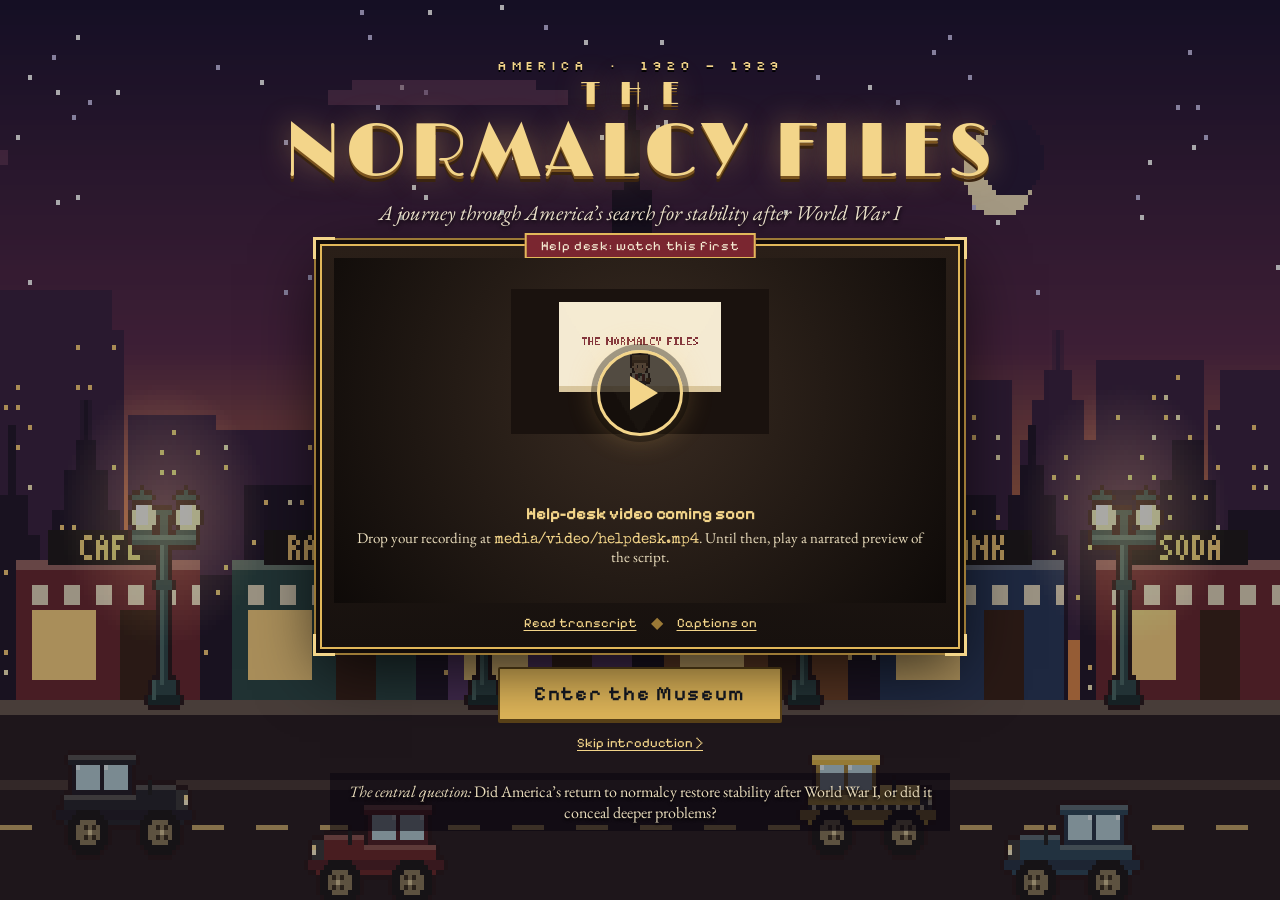
==== commit 6c76dee2: "final" ====
--- a/index.html
+++ b/index.html
@@ -33,15 +33,25 @@
     </header>
 
     <div id="prompt" class="prompt" hidden></div>
-    <div id="captions" class="captions" aria-live="polite" hidden></div>
+    <div id="captions" class="captions" aria-live="polite" hidden>
+      <canvas id="cap-avatar" class="cap-avatar" width="44" height="48" aria-hidden="true"></canvas>
+      <div class="cap-body"><b id="cap-name" class="cap-name"></b><span id="cap-text"></span></div>
+    </div>
 
     <!-- ===== Narration panel ===== -->
     <section id="narr" class="narr" hidden aria-label="Room narration player">
       <div class="narr-head">
-        <span class="narr-kicker">Room Narration</span>
+        <span class="narr-kicker">Room narration</span>
         <button class="x-btn" id="narr-close" aria-label="Close narration panel">×</button>
       </div>
-      <div class="narr-title" id="narr-title"></div>
+      <div class="narr-who">
+        <canvas id="narr-avatar" class="narr-avatar" width="44" height="48" aria-hidden="true"></canvas>
+        <div>
+          <div class="narr-by">Narrated by <b id="narr-name"></b></div>
+          <div class="narr-costume" id="narr-costume"></div>
+          <div class="narr-title" id="narr-title"></div>
+        </div>
+      </div>
       <div class="narr-mode" id="narr-mode"></div>
       <div class="narr-row">
         <button class="deco-btn small" id="narr-play" aria-label="Play or pause">▶ Play</button>
@@ -51,9 +61,10 @@
       </div>
       <div class="narr-row">
         <label class="narr-vol">Voice <input type="range" id="narr-vol" min="0" max="1" step="0.05" value="1"></label>
-        <button class="deco-btn small ghost" id="narr-cc" aria-pressed="true">CC</button>
-        <button class="deco-btn small ghost" id="narr-transcript">Transcript</button>
+        <button class="deco-btn small ghost" id="narr-cc" aria-pressed="true">Captions</button>
+        <button class="deco-btn small ghost" id="narr-transcript">Full transcript</button>
       </div>
+      <ol class="narr-lines" id="narr-lines" aria-label="Live transcript"></ol>
     </section>
 
     <!-- ===== Touch controls ===== -->
--- a/css/style.css
+++ b/css/style.css
@@ -634,3 +634,35 @@
 .map-view { align-self: start; height: auto; line-height: 0; }
 .map-view canvas { display: block; width: 100%; height: auto; }
 .dir-hint { margin: -2px 0 10px; }
+
+/* =====================================================================
+   NARRATORS: avatar panel, live transcript and avatar captions
+   ===================================================================== */
+.narr { width: 380px; }
+.narr-who { display: flex; gap: 12px; align-items: center; margin: 6px 0 4px; }
+.narr-avatar { width: 88px; height: 96px; flex: none; image-rendering: pixelated; background: radial-gradient(circle at 50% 45%, #4a7a70, #24403a); border: 2px solid var(--gold-d); transition: box-shadow 0.2s; }
+.narr.talking .narr-avatar { box-shadow: 0 0 0 3px rgba(243, 213, 138, 0.35); }
+.narr-by { font-family: var(--f-pixel); font-size: calc(14px * var(--fs)); color: #e9dcbc; }
+.narr-by b { color: var(--gold-2); font-size: calc(17px * var(--fs)); }
+.narr-costume { font-family: var(--f-read); font-style: italic; font-size: calc(13px * var(--fs)); color: #c9b994; margin: 2px 0 4px; line-height: 1.3; }
+.narr-who .narr-title { font-size: calc(13.5px * var(--fs)); margin: 0; color: var(--paper); }
+.narr-lines { list-style: none; margin: 10px 0 0; padding: 6px 8px; max-height: 170px; overflow-y: auto; background: #f6efdc; border: 1px solid var(--gold-d); }
+.narr-lines li { font-family: var(--f-read); font-size: calc(14.5px * var(--fs)); line-height: 1.4; color: #4a3a2a; padding: 4px 6px; margin-bottom: 2px; cursor: pointer; border-left: 3px solid transparent; }
+.narr-lines li:hover { background: #efe4c6; }
+.narr-lines li.now { color: #1e140e; background: #f6e3b0; border-left-color: var(--wine); }
+
+/* captions with the speaker's avatar */
+.captions { display: flex; align-items: center; gap: 12px; text-align: left; padding: 8px 14px 8px 8px; }
+.captions.no-avatar .cap-avatar { display: none; }
+.cap-avatar { width: 66px; height: 72px; flex: none; image-rendering: pixelated; background: radial-gradient(circle at 50% 45%, #4a7a70, #24403a); border: 2px solid var(--gold-d); }
+.cap-body { flex: 1; min-width: 0; }
+.cap-name { display: block; font-family: var(--f-pixel); font-size: calc(13px * var(--fs)); color: var(--gold-2); margin-bottom: 2px; }
+.captions[hidden] { display: none !important; }
+/* when the narration panel is open, keep captions beside it instead of under it */
+@media (min-width: 1100px) { body.narr-open .captions { left: calc(50% + 200px); transform: translateX(-50%); width: min(720px, calc(100vw - 440px)); } }
+@media (max-width: 1099px) { body.narr-open .captions { top: calc(110px + env(safe-area-inset-top, 0px)); bottom: auto; } }
+@media (max-width: 640px) { .narr { width: calc(100vw - 24px); } .narr-lines { max-height: 110px; } .narr-avatar { width: 66px; height: 72px; } }
+/* narration controls: voice slider on its own line, the two buttons share the next one */
+.narr-row:has(#narr-transcript) { flex-wrap: wrap; }
+.narr-row:has(#narr-transcript) .narr-vol { flex: 1 1 100%; }
+#narr-cc, #narr-transcript { flex: 1 1 0; min-width: 0; white-space: nowrap; text-align: center; padding-left: 8px; padding-right: 8px; }
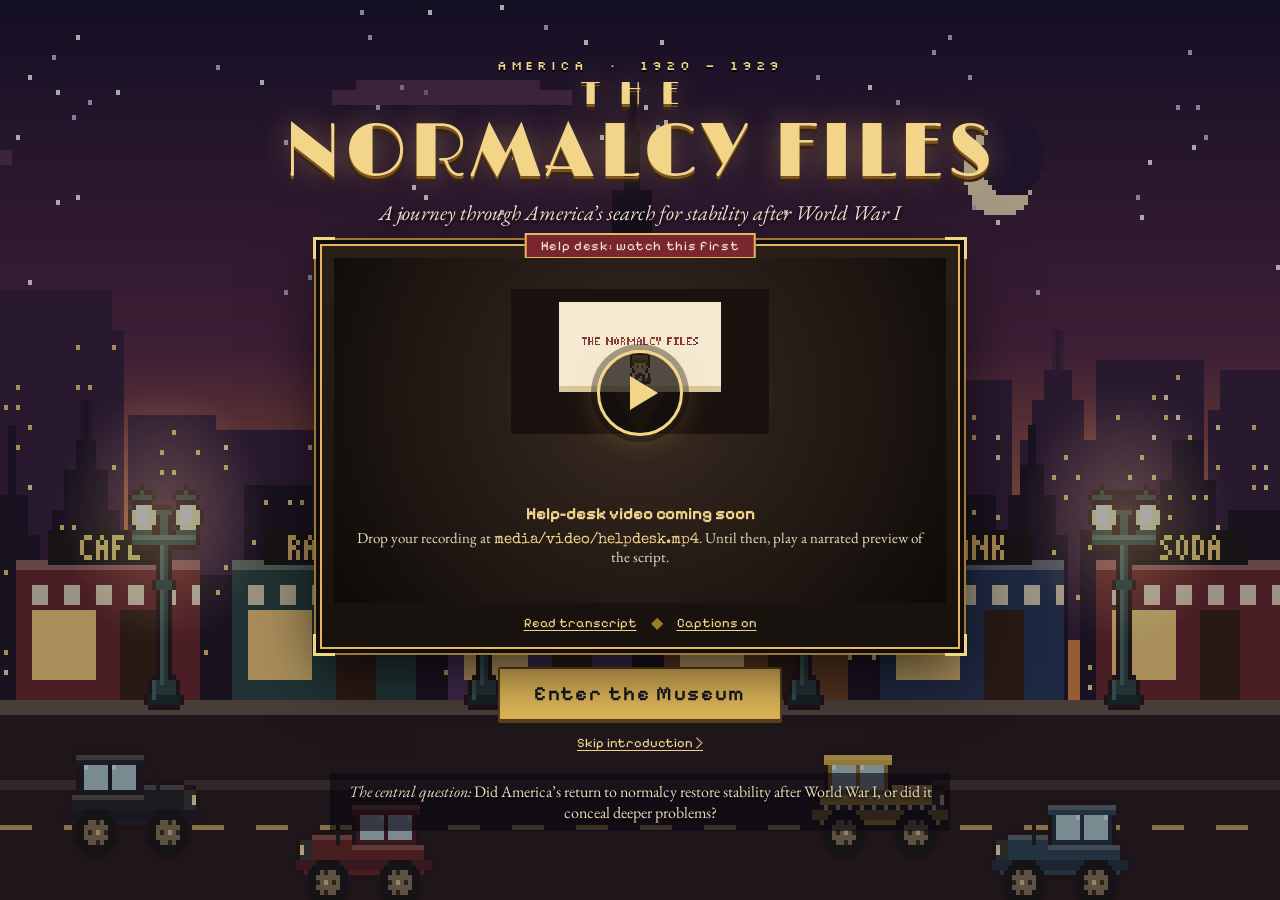
==== commit cd8694d9: "fix" ====
--- a/index.html
+++ b/index.html
@@ -27,6 +27,7 @@
       <nav class="hud-buttons" aria-label="Game menu">
         <button class="icon-btn" id="btn-narr" title="Room narration (N)" aria-label="Room narration"><svg viewBox="0 0 16 16" shape-rendering="crispEdges"><path d="M2 6h3l4-3v10l-4-3H2z" fill="currentColor"/><path d="M11 5h1v6h-1zM13 3h1v10h-1z" fill="currentColor"/></svg><span>N</span></button>
         <button class="icon-btn" id="btn-map" title="Map & room directory (M)" aria-label="Map"><svg viewBox="0 0 16 16" shape-rendering="crispEdges"><path d="M1 3l4-1 6 2 4-1v11l-4 1-6-2-4 1z M5 2v11 M11 4v11" fill="none" stroke="currentColor" stroke-width="1.5"/></svg><span>M</span></button>
+        <button class="icon-btn" id="btn-effacts" title="WWI Effacts (F)" aria-label="WWI Effacts"><svg viewBox="0 0 16 16" shape-rendering="crispEdges"><path d="M3 1h10v14l-5-3-5 3z" fill="none" stroke="currentColor" stroke-width="1.5"/><path d="M7 4h2v4H7zM7 9h2v2H7z" fill="currentColor"/></svg><span>F</span></button>
         <button class="icon-btn" id="btn-help" title="Controls & help (H)" aria-label="Help"><svg viewBox="0 0 16 16" shape-rendering="crispEdges"><path d="M5 4h1V3h4v1h1v3h-1v1H9v2H7V7h1V6h1V5H7v1H5z M7 11h2v2H7z" fill="currentColor"/></svg><span>H</span></button>
         <button class="icon-btn" id="btn-pause" title="Pause & settings (Esc)" aria-label="Pause and settings"><svg viewBox="0 0 16 16" shape-rendering="crispEdges"><path d="M7 1h2v2h2V2h1v2h1v1h-1v2h2v2h-2v2h1v1h-1v1h-1v-1H9v2H7v-2H5v1H4v-1H3v-1h1V9H2V7h2V5H3V4h1V3h1v1h2z M6 6v4h4V6z" fill="currentColor"/></svg><span>Esc</span></button>
       </nav>
--- a/css/style.css
+++ b/css/style.css
@@ -626,8 +626,22 @@
 
 /* big questions board */
 .bq { display: flex; gap: 14px; align-items: flex-start; margin: 12px 0; }
-.bq-n { flex: none; width: 34px; height: 34px; display: grid; place-items: center; font-family: var(--f-deco); font-size: 20px; background: var(--wine); color: var(--gold-2); }
+.bq-n { flex: none; width: 44px; height: 34px; display: grid; place-items: center; font-family: var(--f-deco); font-size: 20px; background: var(--wine); color: var(--gold-2); }
 .bq-q { font-size: calc(18px * var(--fs)); font-weight: 600; margin: 0 0 4px; }
+.bq + .bq { border-top: 1px dashed #c8b48a; padding-top: 12px; }
+.eq-ans { margin: 8px 0 6px; }
+.eq-ans h4 { font-family: var(--f-pixel); font-size: calc(14px * var(--fs)); color: var(--wine); margin: 0 0 4px; }
+.eq-ans p { margin: 0 0 8px; }
+
+/* WWI Effacts: callout inside exhibits and the full list */
+.effact { background: #fbf0cf; border: 2px solid var(--gold-d); border-left-width: 6px; padding: 10px 12px; margin: 0 0 10px; color: var(--text); }
+.effact.focus { box-shadow: 0 0 0 3px var(--wine); }
+.effact-tag { font-family: var(--f-tiny); font-size: 10px; letter-spacing: 0.15em; color: var(--wine); margin-bottom: 4px; }
+.effact-text { font-weight: 600; margin: 0 0 6px; }
+.effact-here { margin: 0; font-size: calc(15px * var(--fs)); }
+.effact .btn-row { display: flex; flex-wrap: wrap; gap: 8px; align-items: center; margin-top: 8px; }
+.effact-box { margin-bottom: 14px; }
+.eff-group h3 { margin-top: 16px; }
 .game-modal .g-card .muted, .game-modal .grade .muted, .modal.paper .muted { color: #6a5a48; }
 .g-card .media-cap { color: #6a5a48; }
 .map-grid { align-items: start; }
